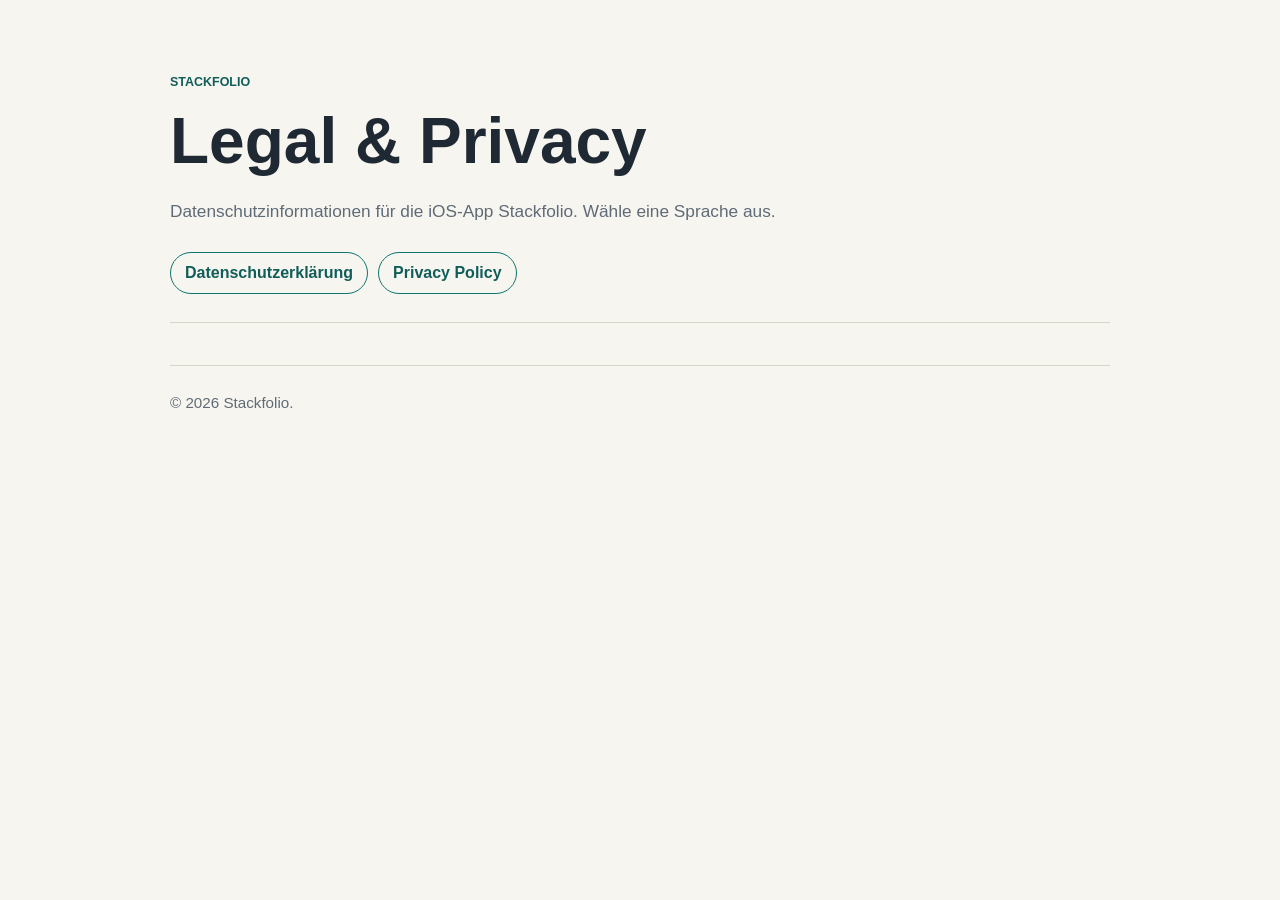
==== index.html @ d0174663 "Stackfolio Privacy Stackfolio Privacy Policy" ====
<!doctype html>
<html lang="de">
<head>
  <meta charset="utf-8">
  <meta name="viewport" content="width=device-width, initial-scale=1">
  <title>Stackfolio Legal</title>
  <meta name="description" content="Legal and privacy information for Stackfolio.">
  <link rel="stylesheet" href="privacy.css">
</head>
<body>
  <main class="page">
    <header class="hero">
      <p class="eyebrow">Stackfolio</p>
      <h1>Legal & Privacy</h1>
      <p class="lede">Datenschutzinformationen für die iOS-App Stackfolio. Wähle eine Sprache aus.</p>
      <nav class="language-nav" aria-label="Sprache wählen">
        <a href="privacy.html">Datenschutzerklärung</a>
        <a href="privacy-en.html" lang="en">Privacy Policy</a>
      </nav>
    </header>

    <footer>
      <p>© 2026 Stackfolio.</p>
    </footer>
  </main>
</body>
</html>
---- privacy.css ----
:root {
  color-scheme: light;
  --bg: #f7f5f0;
  --surface: #fffefa;
  --text: #1f2933;
  --muted: #5f6b76;
  --line: #d9d3c7;
  --accent: #0f766e;
  --accent-strong: #115e59;
  --warning-bg: #fff7db;
  --warning-border: #e4bd45;
  --code-bg: #eee9df;
}

* {
  box-sizing: border-box;
}

html {
  scroll-behavior: smooth;
}

body {
  margin: 0;
  background: var(--bg);
  color: var(--text);
  font-family: -apple-system, BlinkMacSystemFont, "Segoe UI", sans-serif;
  font-size: 16px;
  line-height: 1.65;
}

a {
  color: var(--accent-strong);
  text-decoration-thickness: 0.08em;
  text-underline-offset: 0.16em;
}

a:focus-visible,
button:focus-visible {
  outline: 3px solid rgba(15, 118, 110, 0.35);
  outline-offset: 3px;
}

.page {
  width: min(100%, 980px);
  margin: 0 auto;
  padding: 32px 20px 56px;
}

.hero {
  padding: 40px 0 28px;
  border-bottom: 1px solid var(--line);
}

.eyebrow {
  margin: 0 0 10px;
  color: var(--accent-strong);
  font-size: 0.78rem;
  font-weight: 700;
  letter-spacing: 0;
  text-transform: uppercase;
}

h1,
h2,
h3 {
  line-height: 1.2;
  letter-spacing: 0;
}

h1 {
  max-width: 760px;
  margin: 0;
  font-size: clamp(2.2rem, 6vw, 4rem);
}

h2 {
  margin: 44px 0 14px;
  padding-top: 6px;
  font-size: clamp(1.45rem, 3vw, 2rem);
}

h3 {
  margin: 26px 0 10px;
  font-size: 1.08rem;
}

p {
  margin: 0 0 16px;
}

ul {
  margin: 0 0 20px;
  padding-left: 1.35rem;
}

li + li {
  margin-top: 8px;
}

.lede {
  max-width: 760px;
  margin-top: 18px;
  color: var(--muted);
  font-size: 1.08rem;
}

.meta {
  display: flex;
  flex-wrap: wrap;
  gap: 10px;
  margin-top: 24px;
  color: var(--muted);
}

.pill {
  display: inline-flex;
  align-items: center;
  min-height: 34px;
  padding: 5px 12px;
  border: 1px solid var(--line);
  border-radius: 999px;
  background: rgba(255, 254, 250, 0.7);
}

.language-nav {
  display: flex;
  flex-wrap: wrap;
  gap: 10px;
  margin-top: 26px;
}

.language-nav a {
  display: inline-flex;
  align-items: center;
  min-height: 40px;
  padding: 7px 14px;
  border: 1px solid var(--accent);
  border-radius: 999px;
  color: var(--accent-strong);
  font-weight: 700;
  text-decoration: none;
}

.language-nav a[aria-current="page"] {
  background: var(--accent);
  color: #ffffff;
}

.content {
  padding-top: 18px;
}

.section {
  padding-bottom: 8px;
  border-bottom: 1px solid rgba(217, 211, 199, 0.72);
}

.section:last-child {
  border-bottom: 0;
}

.toc {
  display: grid;
  grid-template-columns: repeat(auto-fit, minmax(220px, 1fr));
  gap: 8px 18px;
  margin: 26px 0 8px;
  padding: 18px;
  border: 1px solid var(--line);
  border-radius: 8px;
  background: var(--surface);
}

.toc a {
  font-weight: 650;
  text-decoration: none;
}

.definition-list {
  display: grid;
  gap: 12px;
  margin: 18px 0 22px;
}

.definition-list div {
  padding: 14px 16px;
  border: 1px solid var(--line);
  border-radius: 8px;
  background: var(--surface);
}

.definition-list dt {
  margin: 0 0 4px;
  font-weight: 700;
}

.definition-list dd {
  margin: 0;
  color: var(--muted);
}

code {
  padding: 0.1em 0.28em;
  border-radius: 4px;
  background: var(--code-bg);
  font-family: ui-monospace, SFMono-Regular, Menlo, Consolas, monospace;
  font-size: 0.94em;
}

footer {
  margin-top: 42px;
  padding-top: 24px;
  border-top: 1px solid var(--line);
  color: var(--muted);
  font-size: 0.95rem;
}

@media (max-width: 640px) {
  .page {
    padding: 22px 16px 42px;
  }

  .hero {
    padding-top: 22px;
  }

  .meta,
  .language-nav {
    align-items: stretch;
    flex-direction: column;
  }

  .pill,
  .language-nav a {
    justify-content: center;
    width: 100%;
  }

  .toc {
    grid-template-columns: 1fr;
  }
}
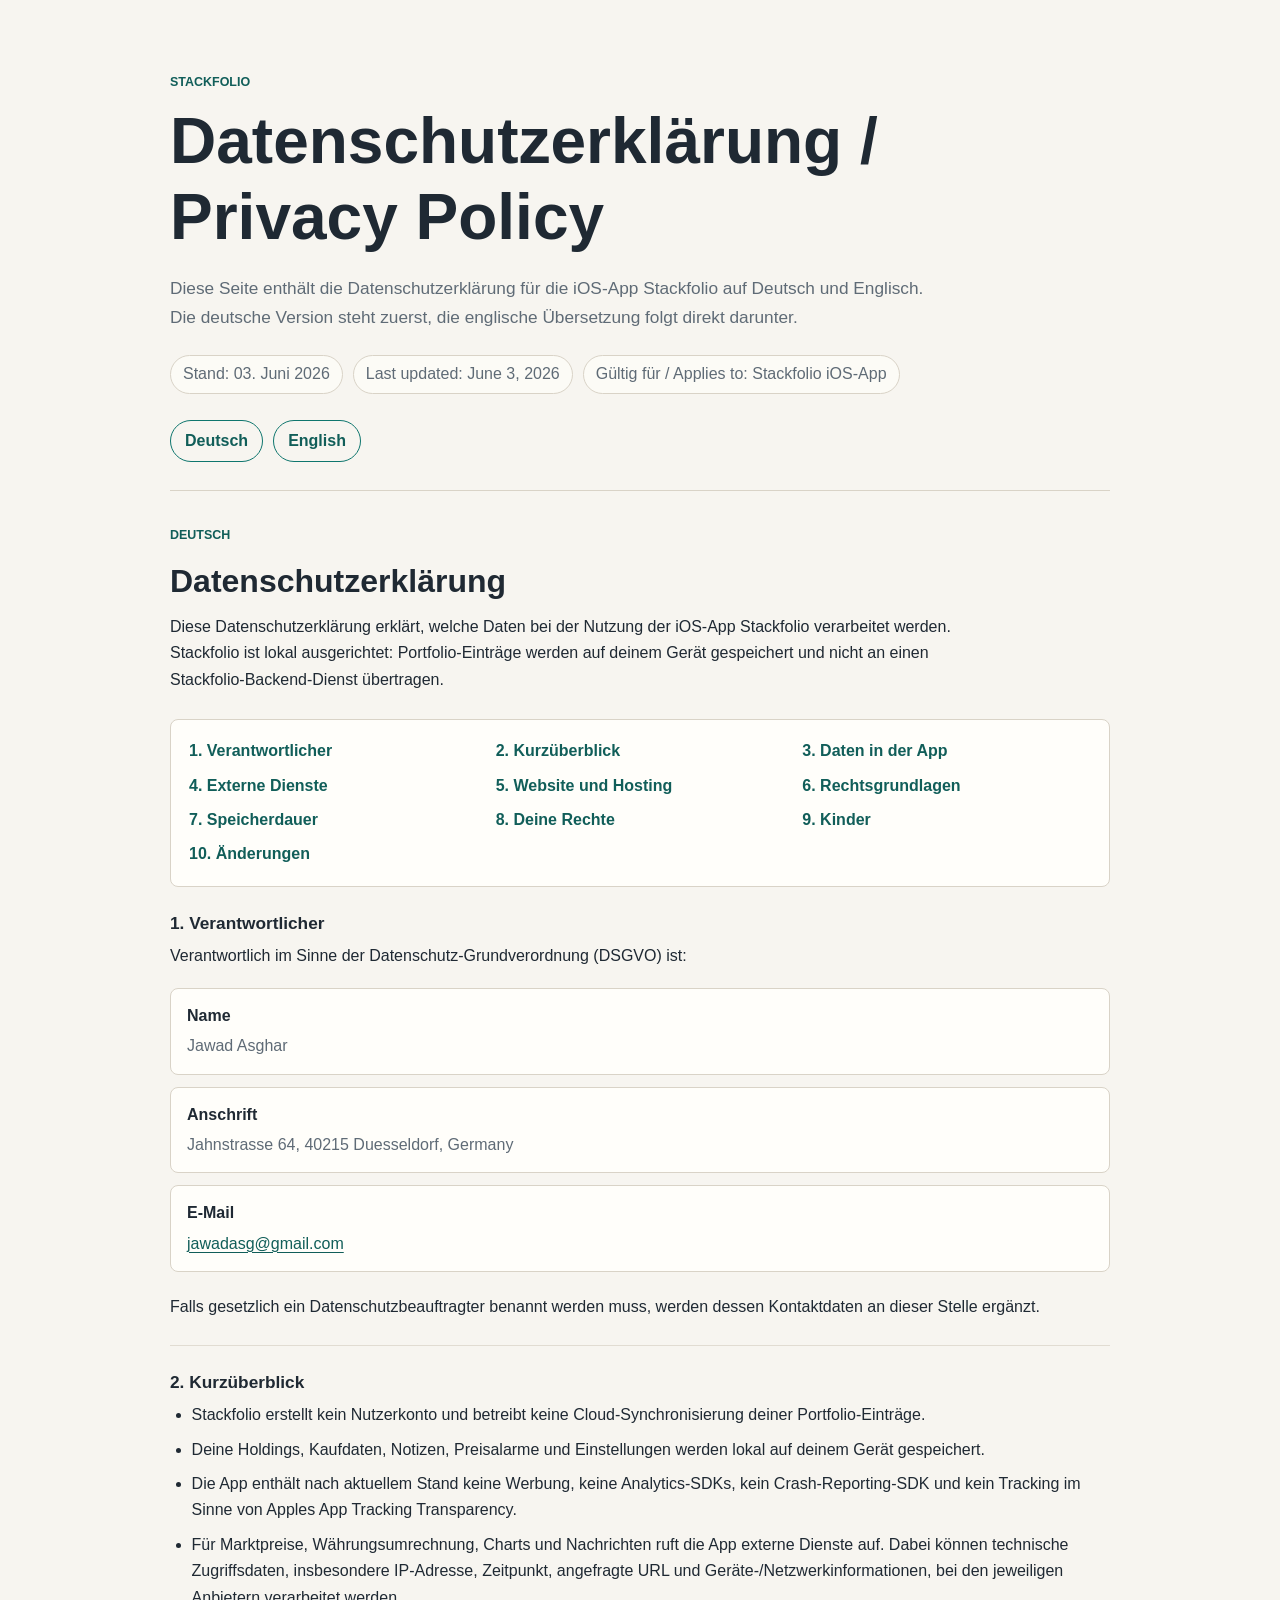
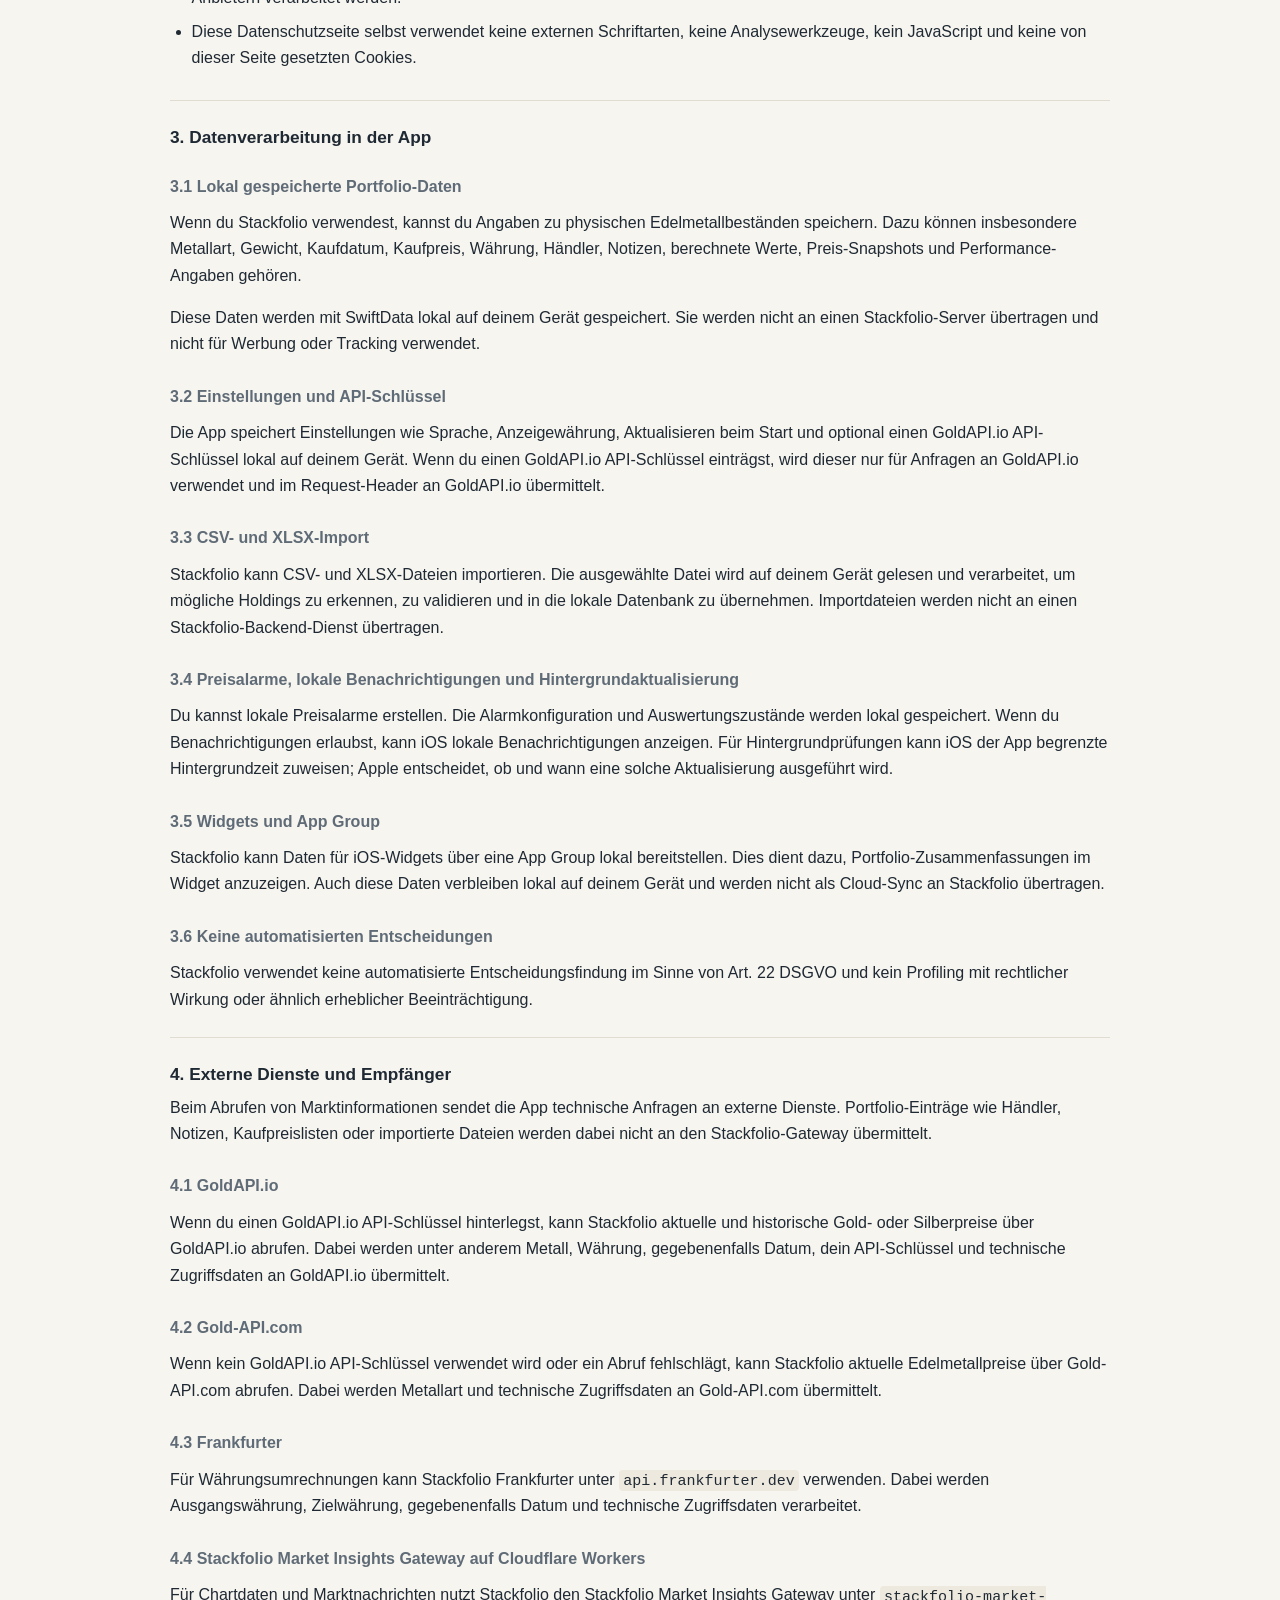
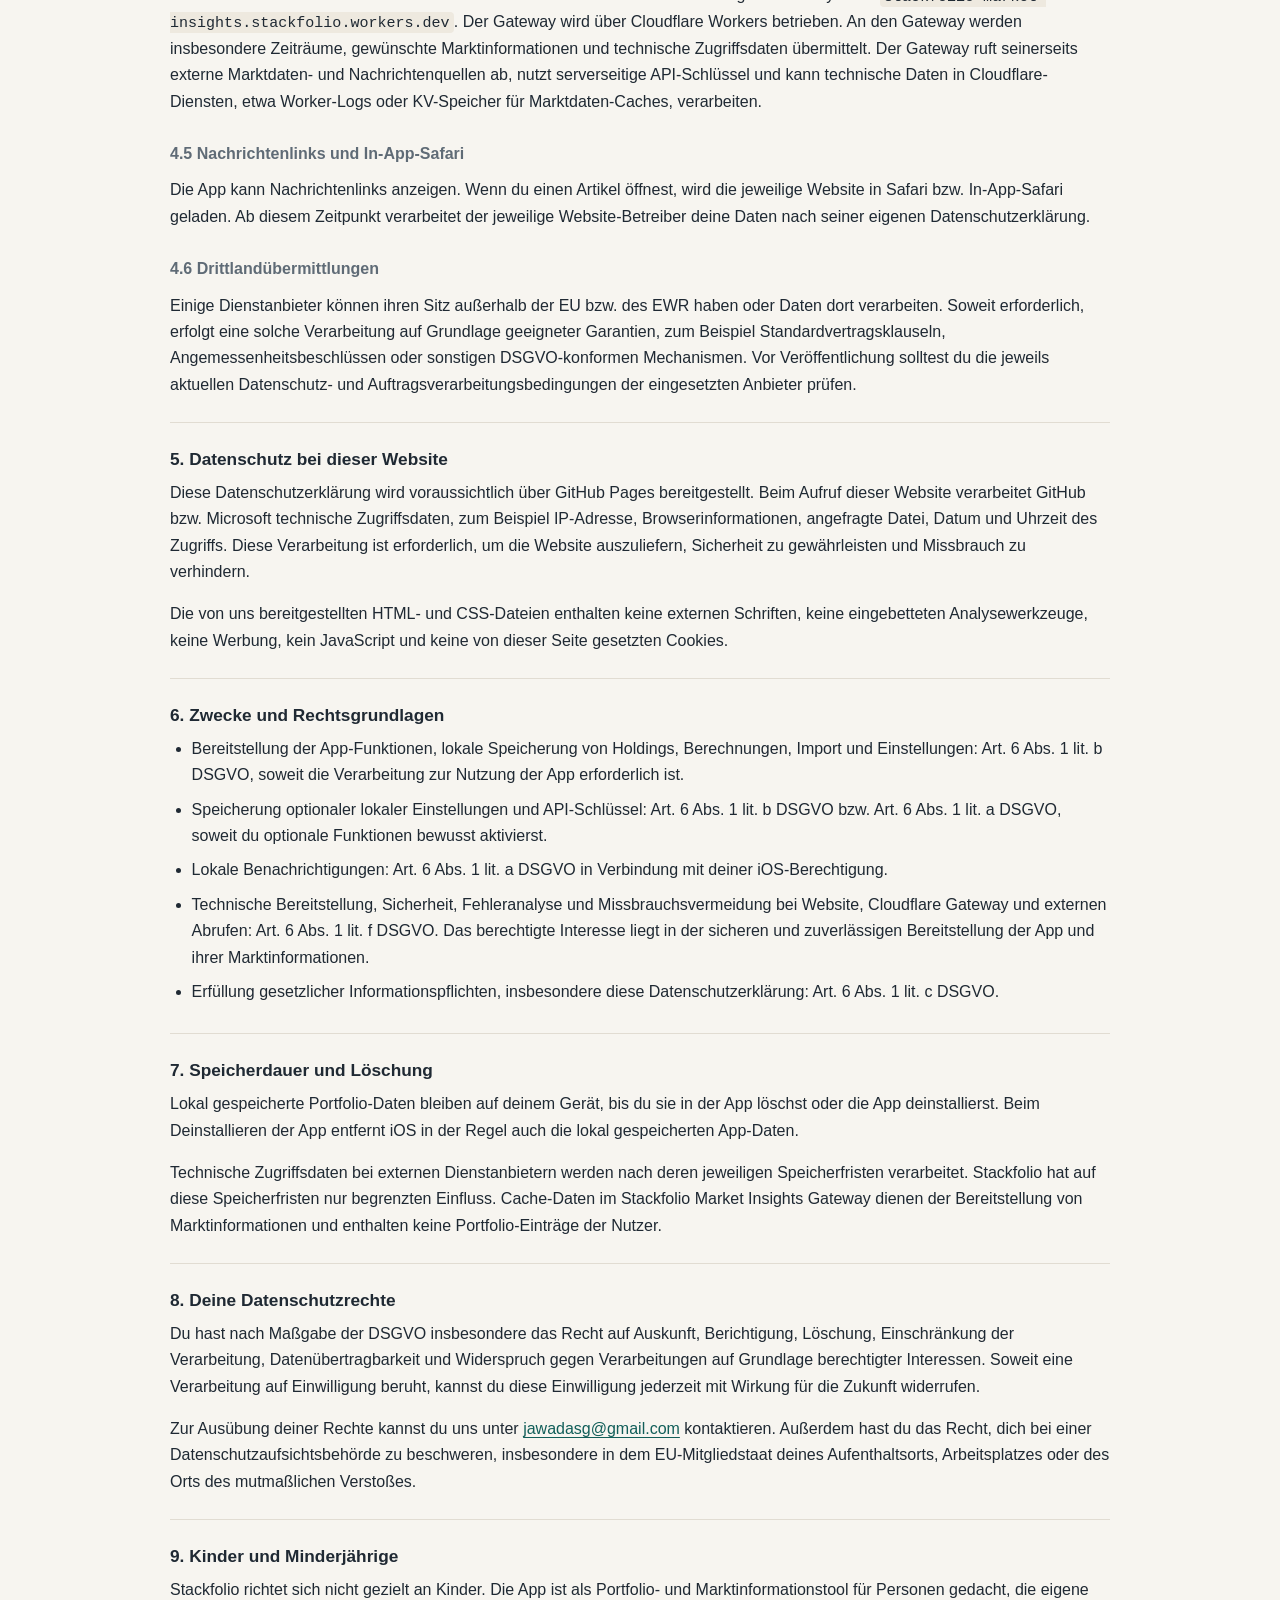
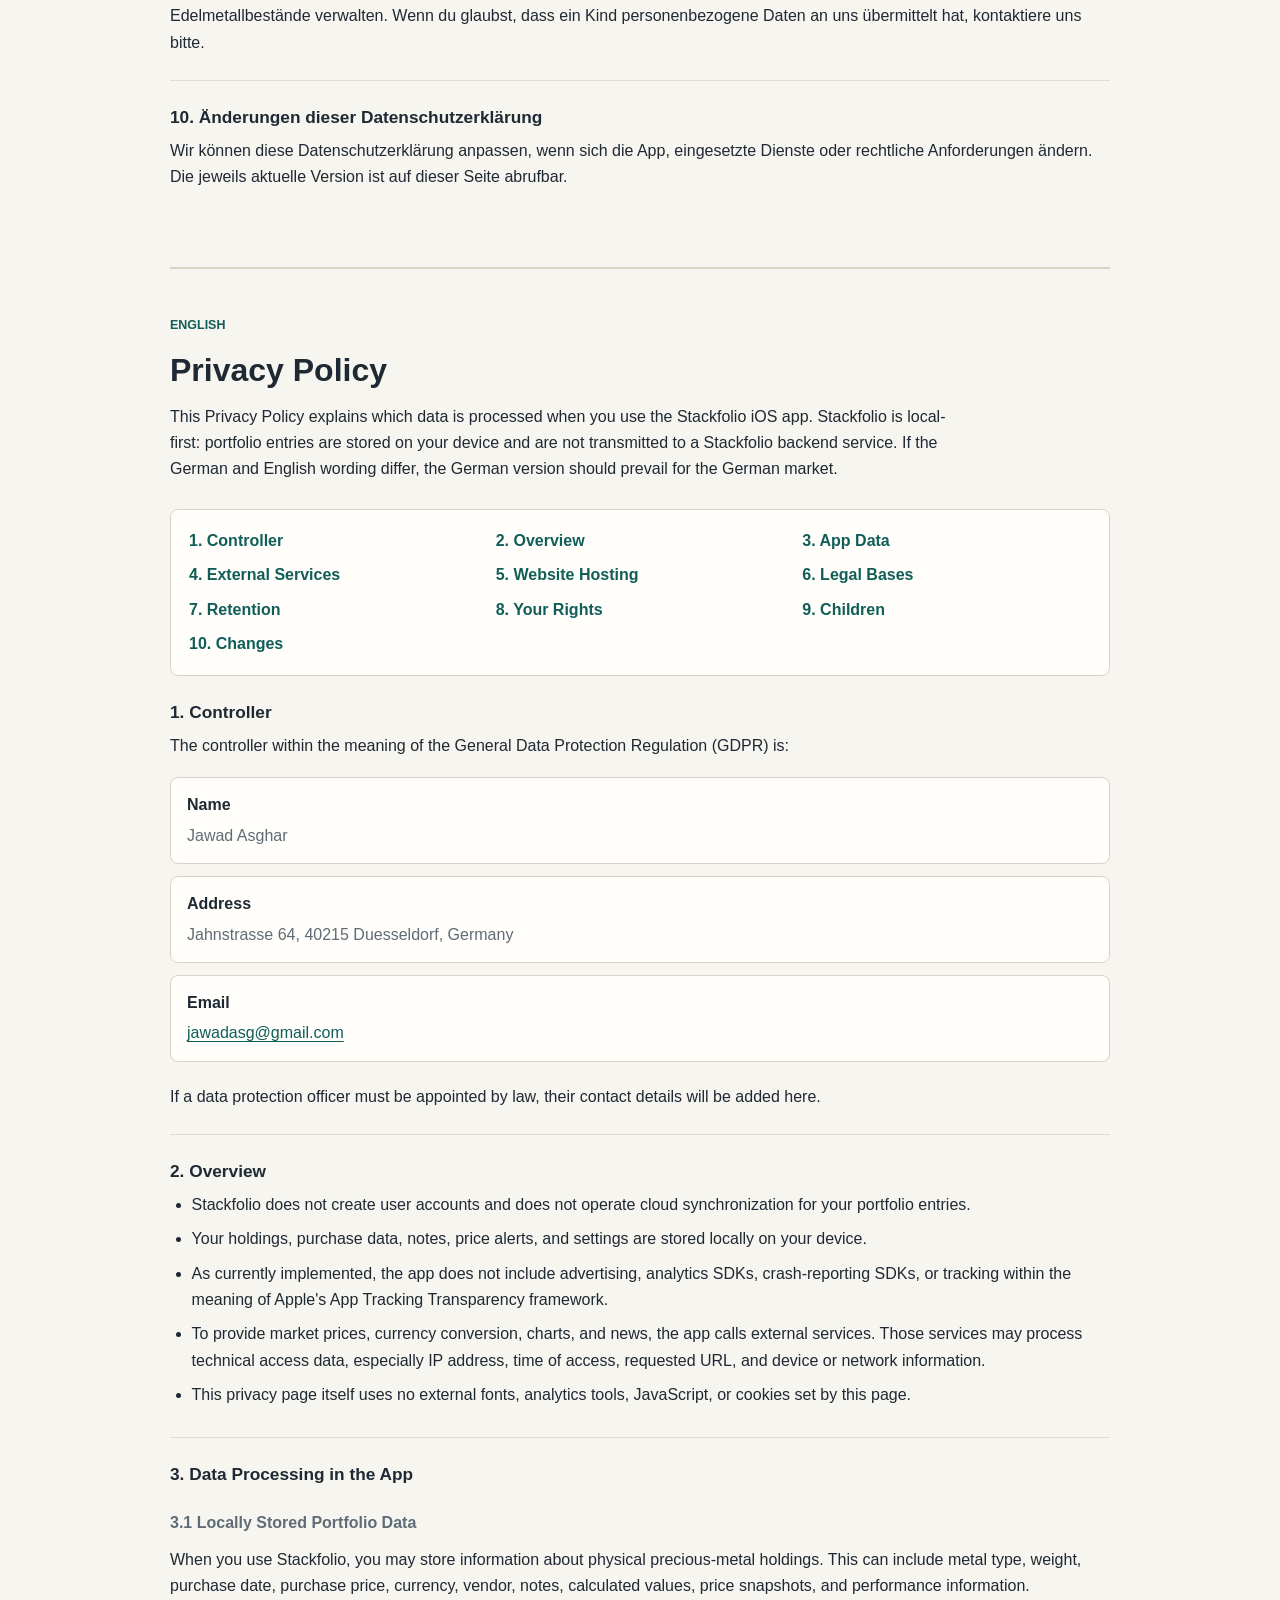
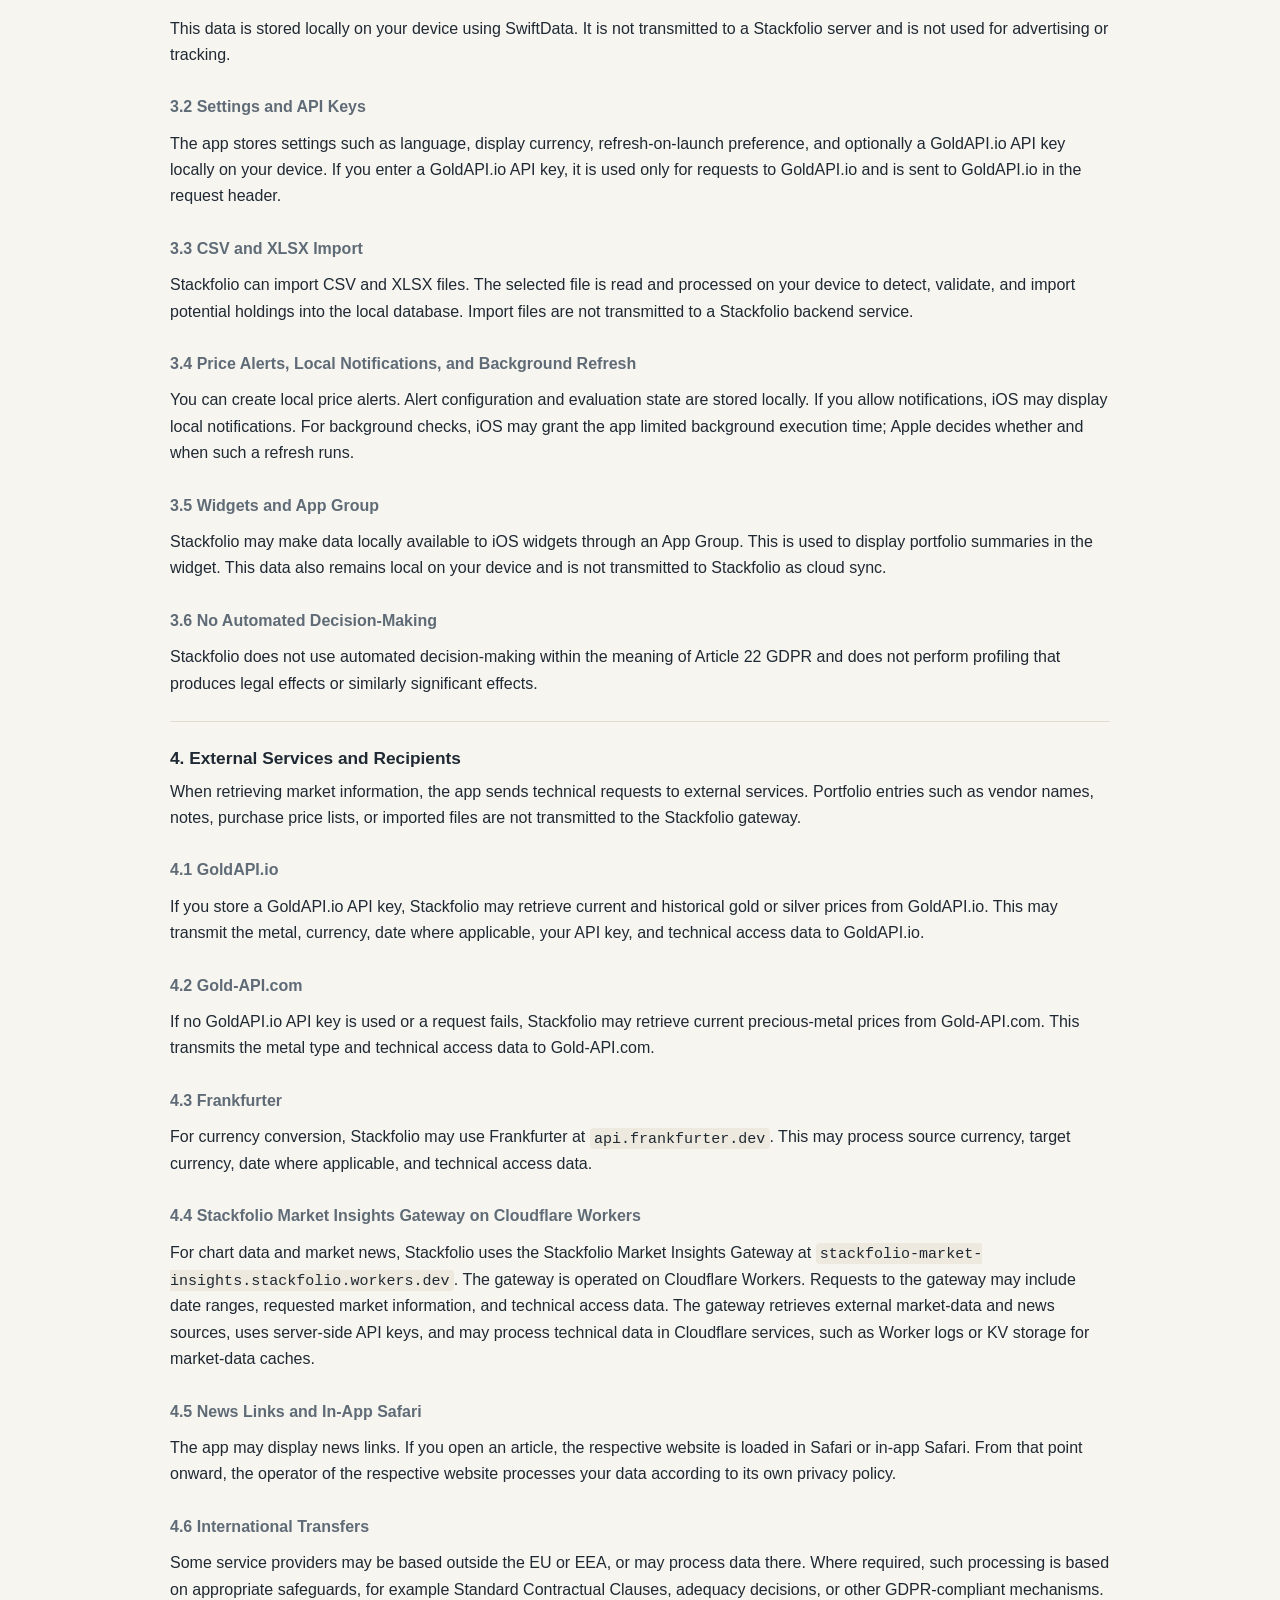
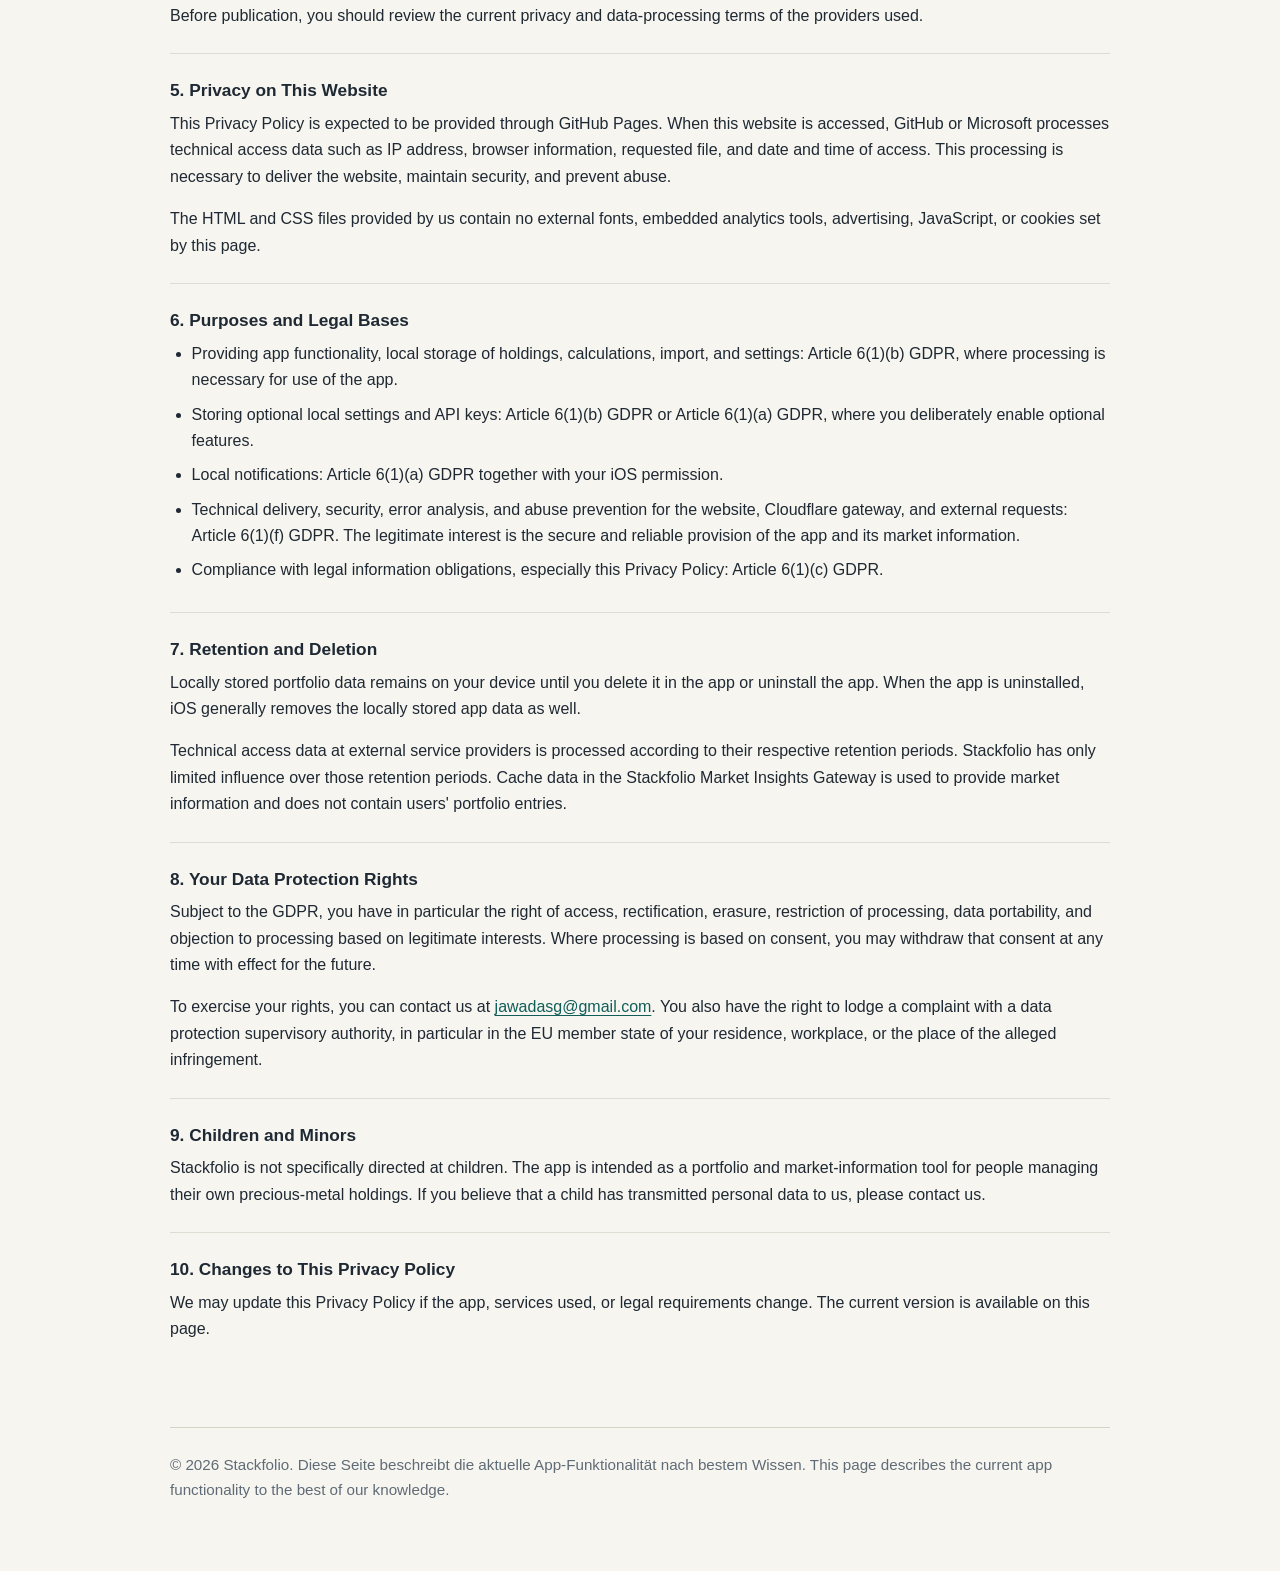
==== commit 0f07db4c: "v.1.1 Stackfolio Privacy Policy DE and EN" ====
--- a/index.html
+++ b/index.html
@@ -2,26 +2,22 @@
 <html lang="de">
 <head>
   <meta charset="utf-8">
+  <meta http-equiv="refresh" content="0; url=privacy.html">
   <meta name="viewport" content="width=device-width, initial-scale=1">
-  <title>Stackfolio Legal</title>
-  <meta name="description" content="Legal and privacy information for Stackfolio.">
+  <title>Stackfolio Datenschutz / Privacy</title>
+  <link rel="canonical" href="privacy.html">
   <link rel="stylesheet" href="privacy.css">
 </head>
 <body>
   <main class="page">
     <header class="hero">
       <p class="eyebrow">Stackfolio</p>
-      <h1>Legal & Privacy</h1>
-      <p class="lede">Datenschutzinformationen für die iOS-App Stackfolio. Wähle eine Sprache aus.</p>
-      <nav class="language-nav" aria-label="Sprache wählen">
-        <a href="privacy.html">Datenschutzerklärung</a>
-        <a href="privacy-en.html" lang="en">Privacy Policy</a>
+      <h1>Datenschutzerklärung / Privacy Policy</h1>
+      <p class="lede">Weiterleitung zur Datenschutzerklärung. Redirecting to the Privacy Policy.</p>
+      <nav class="language-nav" aria-label="Datenschutzerklärung öffnen">
+        <a href="privacy.html">Datenschutzerklärung öffnen / Open Privacy Policy</a>
       </nav>
     </header>
-
-    <footer>
-      <p>© 2026 Stackfolio.</p>
-    </footer>
   </main>
 </body>
 </html>
--- a/privacy.css
+++ b/privacy.css
@@ -7,8 +7,6 @@
   --line: #d9d3c7;
   --accent: #0f766e;
   --accent-strong: #115e59;
-  --warning-bg: #fff7db;
-  --warning-border: #e4bd45;
   --code-bg: #eee9df;
 }
 
@@ -80,9 +78,15 @@
   font-size: clamp(1.45rem, 3vw, 2rem);
 }
 
-h3 {
+h3,
+h4 {
   margin: 26px 0 10px;
   font-size: 1.08rem;
+}
+
+h4 {
+  color: var(--muted);
+  font-size: 1rem;
 }
 
 p {
@@ -151,6 +155,25 @@
   padding-top: 18px;
 }
 
+.language-section {
+  padding: 34px 0 18px;
+}
+
+.language-section + .language-section {
+  margin-top: 34px;
+  padding-top: 46px;
+  border-top: 2px solid var(--line);
+}
+
+.section-header {
+  max-width: 800px;
+  margin-bottom: 8px;
+}
+
+.section-header h2 {
+  margin-top: 0;
+}
+
 .section {
   padding-bottom: 8px;
   border-bottom: 1px solid rgba(217, 211, 199, 0.72);
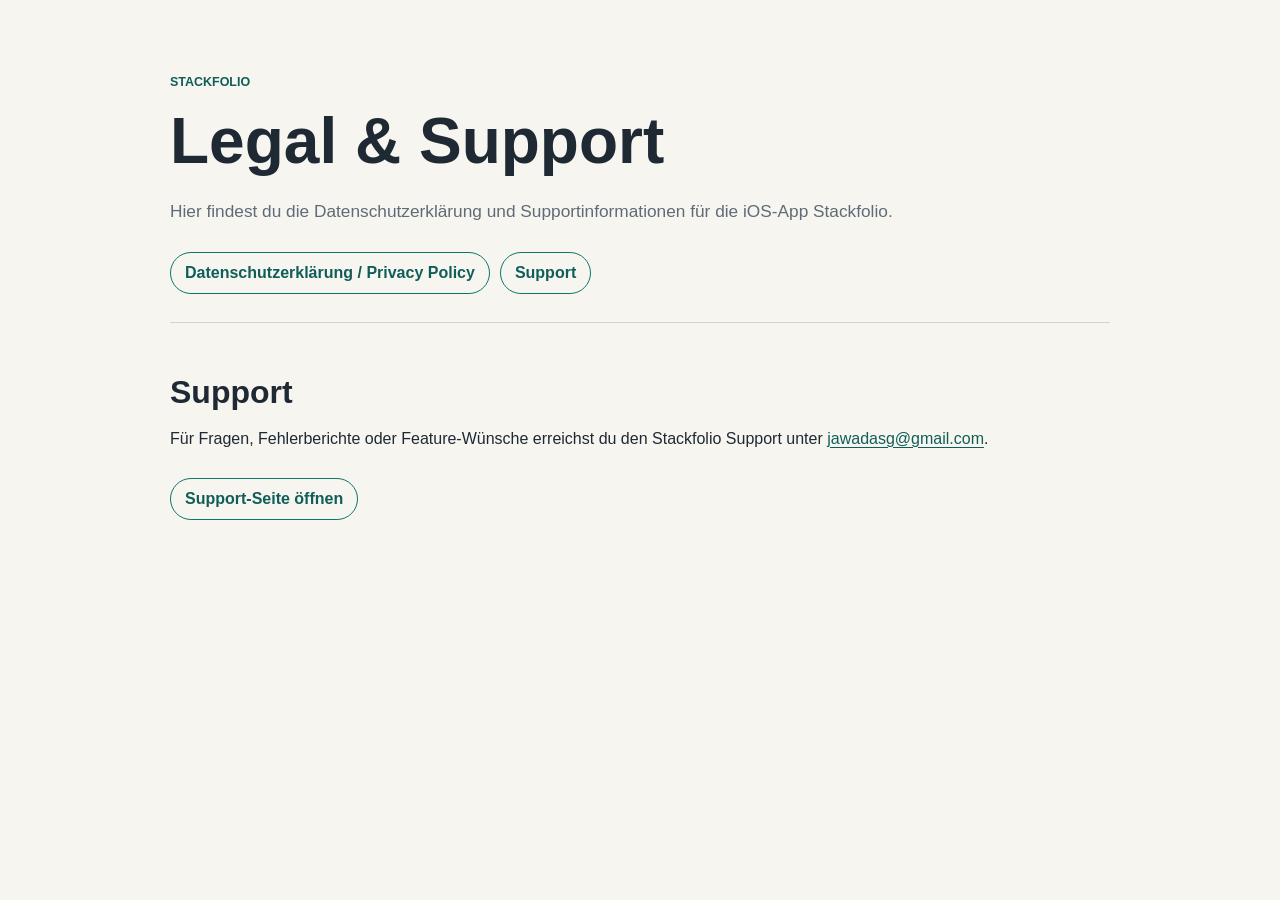
==== commit f13d4a8c: "Updated Index Updated Index to link to Support" ====
--- a/index.html
+++ b/index.html
@@ -2,22 +2,30 @@
 <html lang="de">
 <head>
   <meta charset="utf-8">
-  <meta http-equiv="refresh" content="0; url=privacy.html">
   <meta name="viewport" content="width=device-width, initial-scale=1">
-  <title>Stackfolio Datenschutz / Privacy</title>
-  <link rel="canonical" href="privacy.html">
+  <title>Stackfolio Legal & Support</title>
+  <meta name="description" content="Datenschutz- und Supportinformationen fuer Stackfolio.">
   <link rel="stylesheet" href="privacy.css">
 </head>
 <body>
   <main class="page">
     <header class="hero">
       <p class="eyebrow">Stackfolio</p>
-      <h1>Datenschutzerklärung / Privacy Policy</h1>
-      <p class="lede">Weiterleitung zur Datenschutzerklärung. Redirecting to the Privacy Policy.</p>
-      <nav class="language-nav" aria-label="Datenschutzerklärung öffnen">
-        <a href="privacy.html">Datenschutzerklärung öffnen / Open Privacy Policy</a>
+      <h1>Legal & Support</h1>
+      <p class="lede">Hier findest du die Datenschutzerklärung und Supportinformationen für die iOS-App Stackfolio.</p>
+      <nav class="language-nav" aria-label="Seiten auswählen">
+        <a href="privacy.html">Datenschutzerklärung / Privacy Policy</a>
+        <a href="support.html">Support</a>
       </nav>
     </header>
+
+    <section class="section">
+      <h2>Support</h2>
+      <p>Für Fragen, Fehlerberichte oder Feature-Wünsche erreichst du den Stackfolio Support unter <a href="mailto:jawadasg@gmail.com">jawadasg@gmail.com</a>.</p>
+      <nav class="language-nav" aria-label="Support öffnen">
+        <a href="support.html">Support-Seite öffnen</a>
+      </nav>
+    </section>
   </main>
 </body>
 </html>
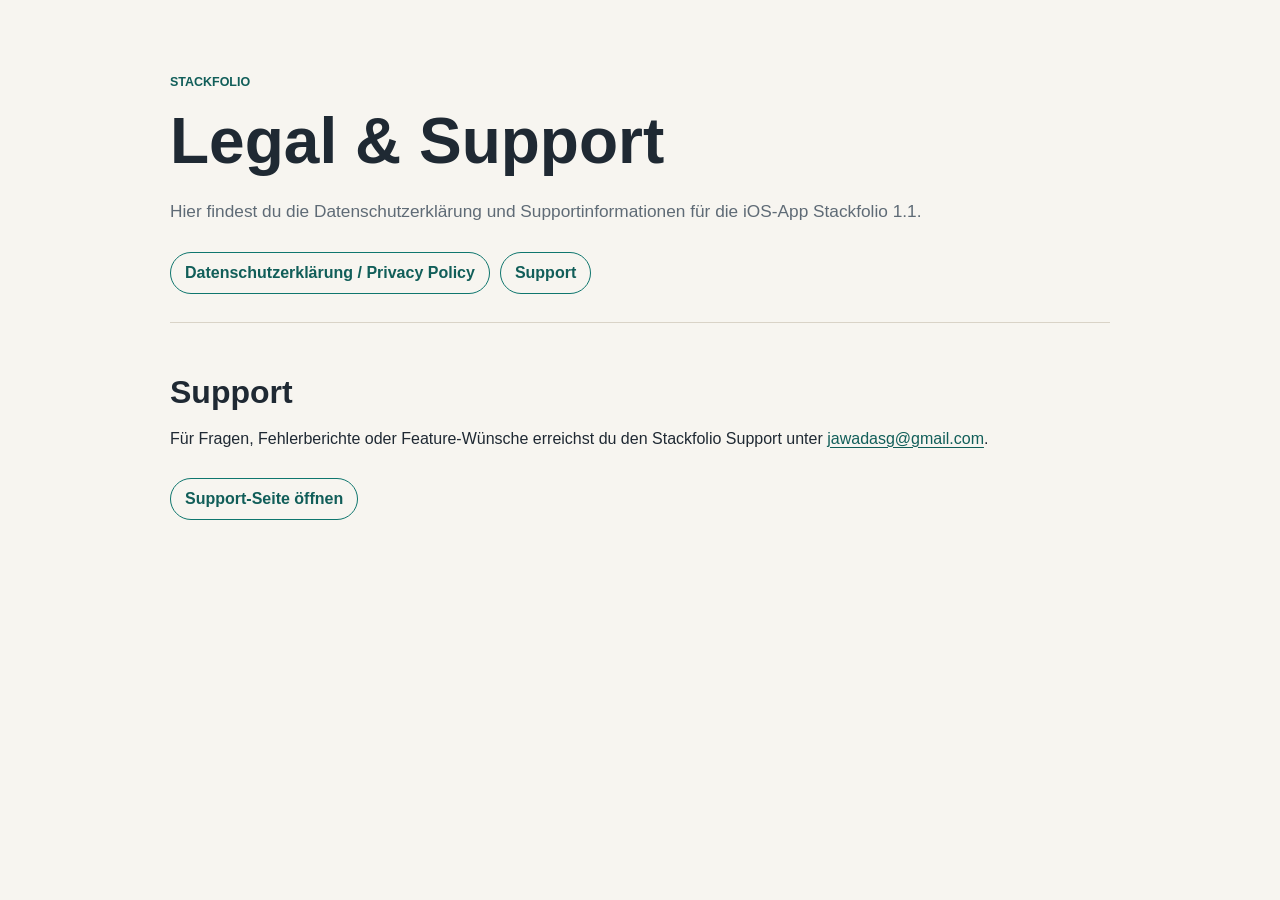
==== commit da55fe1f: "Update 1.1 Webseite wurde auf Release 1.1. angepasst" ====
--- a/index.html
+++ b/index.html
@@ -12,7 +12,7 @@
     <header class="hero">
       <p class="eyebrow">Stackfolio</p>
       <h1>Legal & Support</h1>
-      <p class="lede">Hier findest du die Datenschutzerklärung und Supportinformationen für die iOS-App Stackfolio.</p>
+      <p class="lede">Hier findest du die Datenschutzerklärung und Supportinformationen für die iOS-App Stackfolio 1.1.</p>
       <nav class="language-nav" aria-label="Seiten auswählen">
         <a href="privacy.html">Datenschutzerklärung / Privacy Policy</a>
         <a href="support.html">Support</a>
